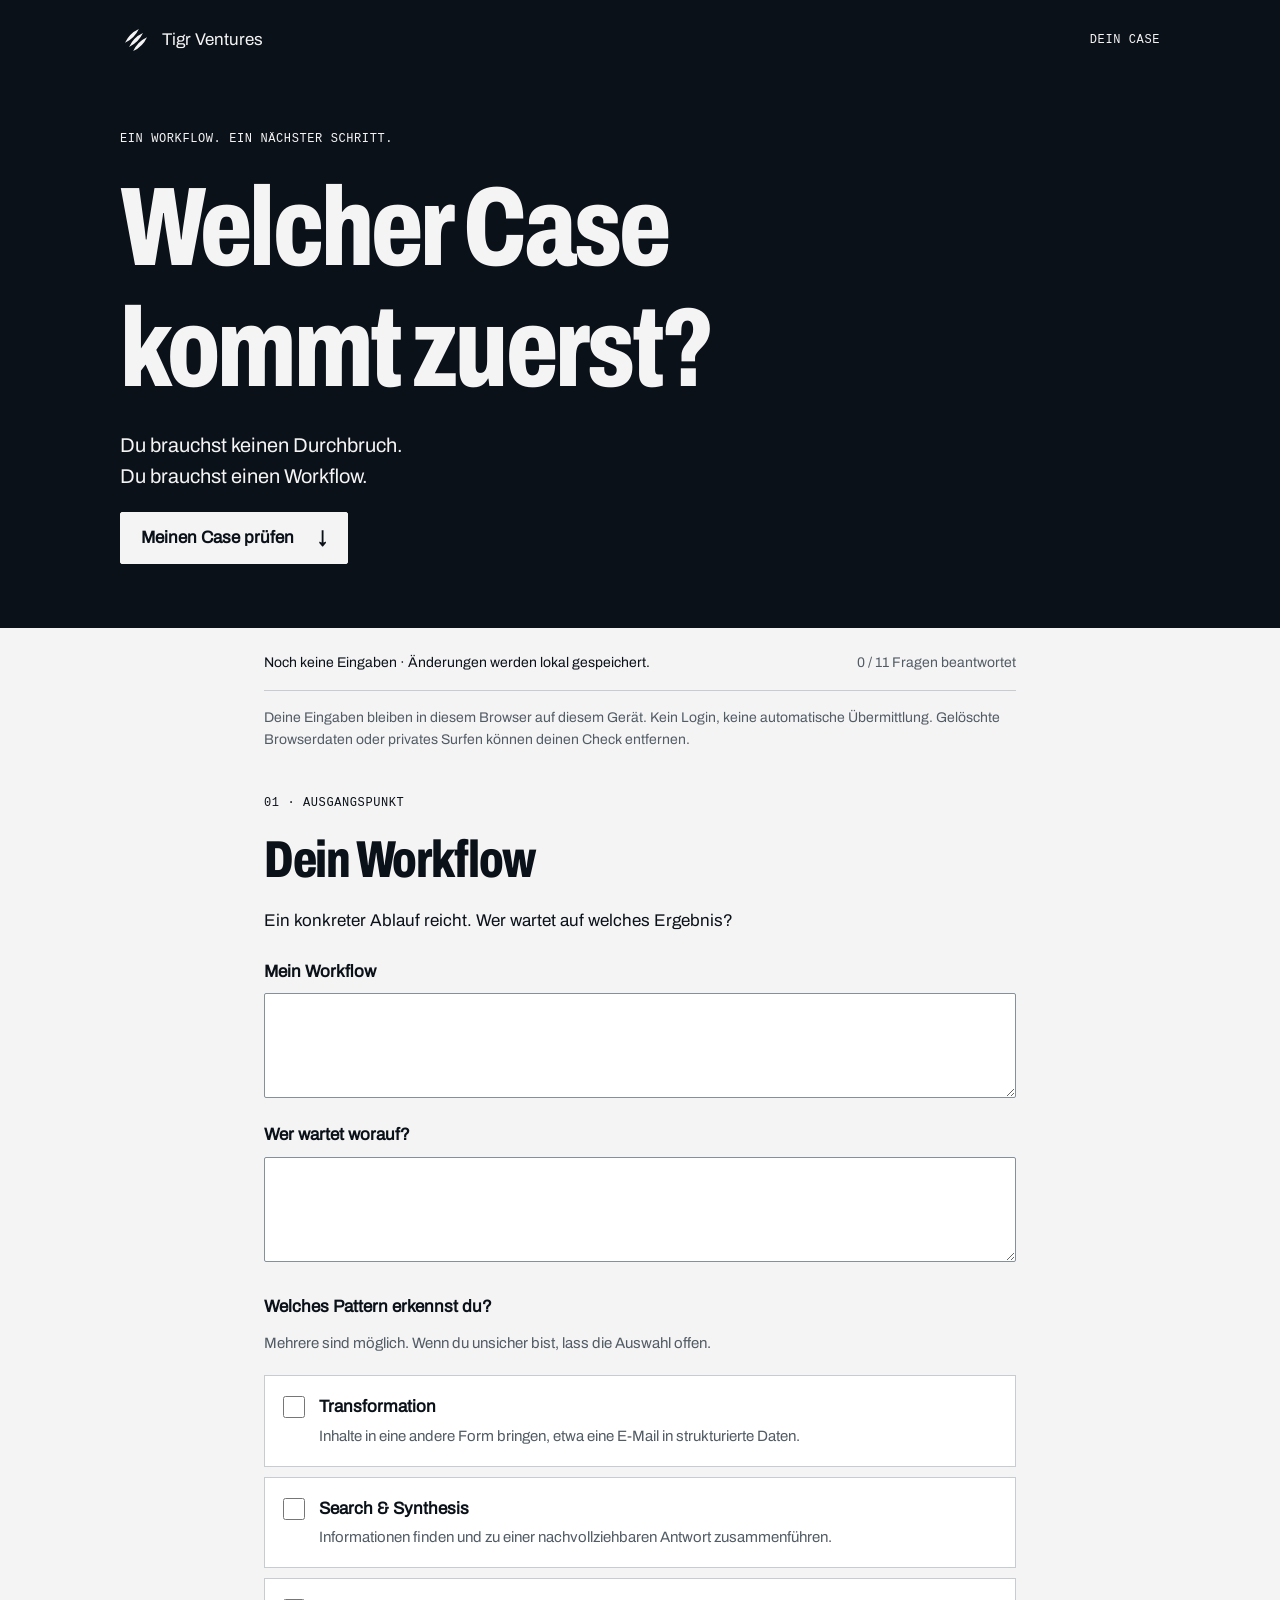
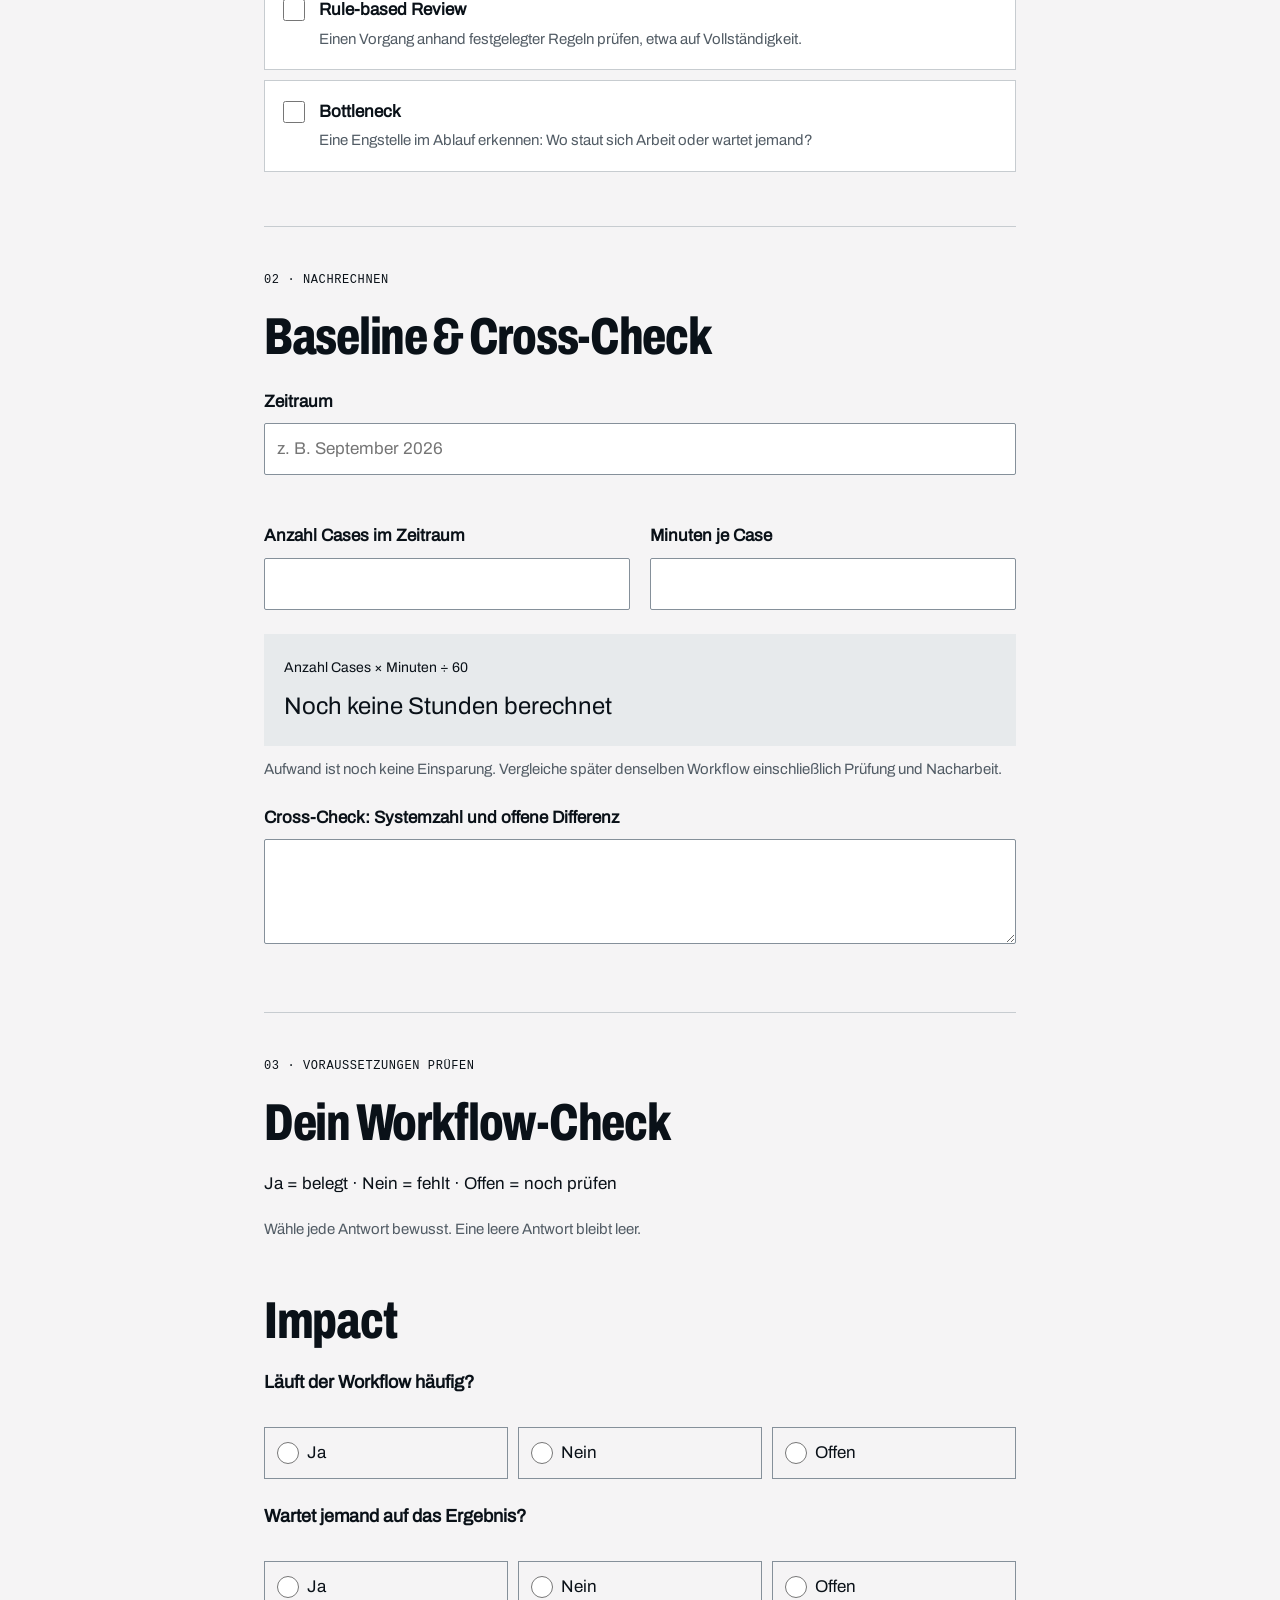
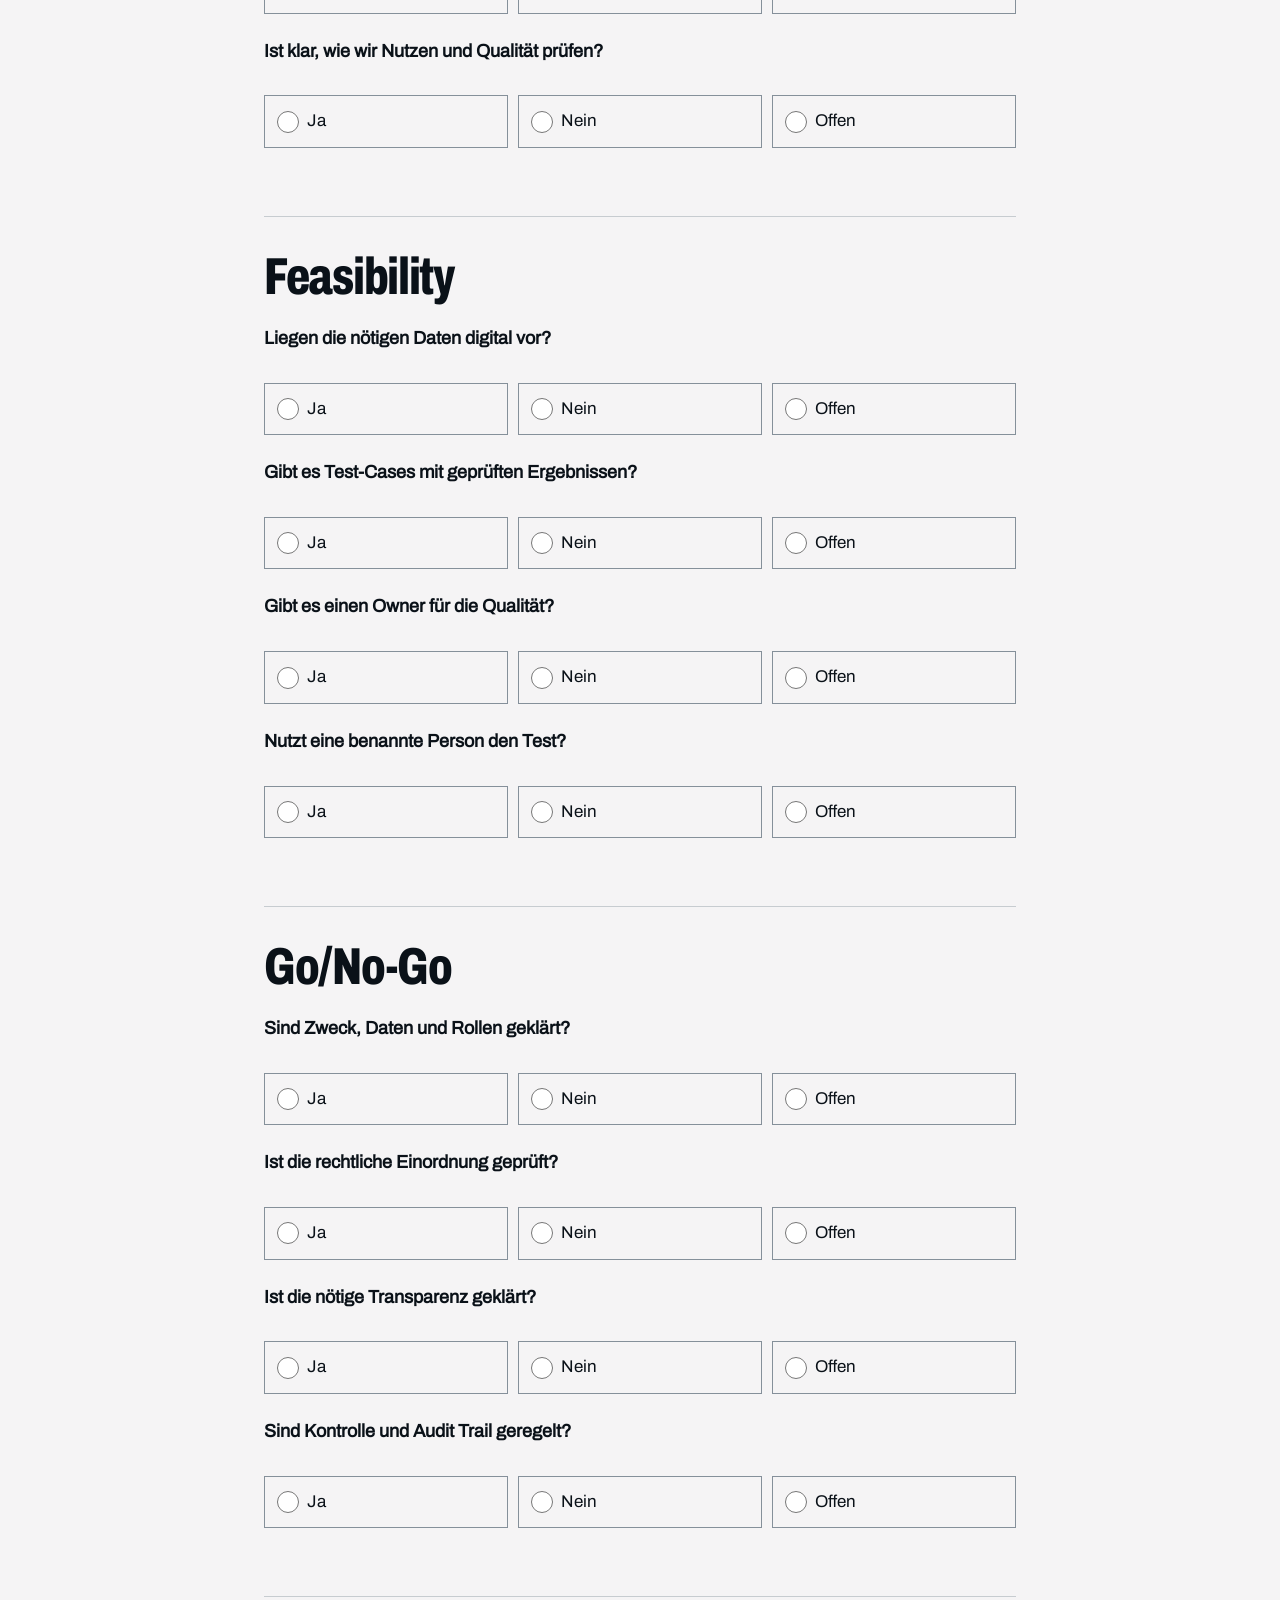
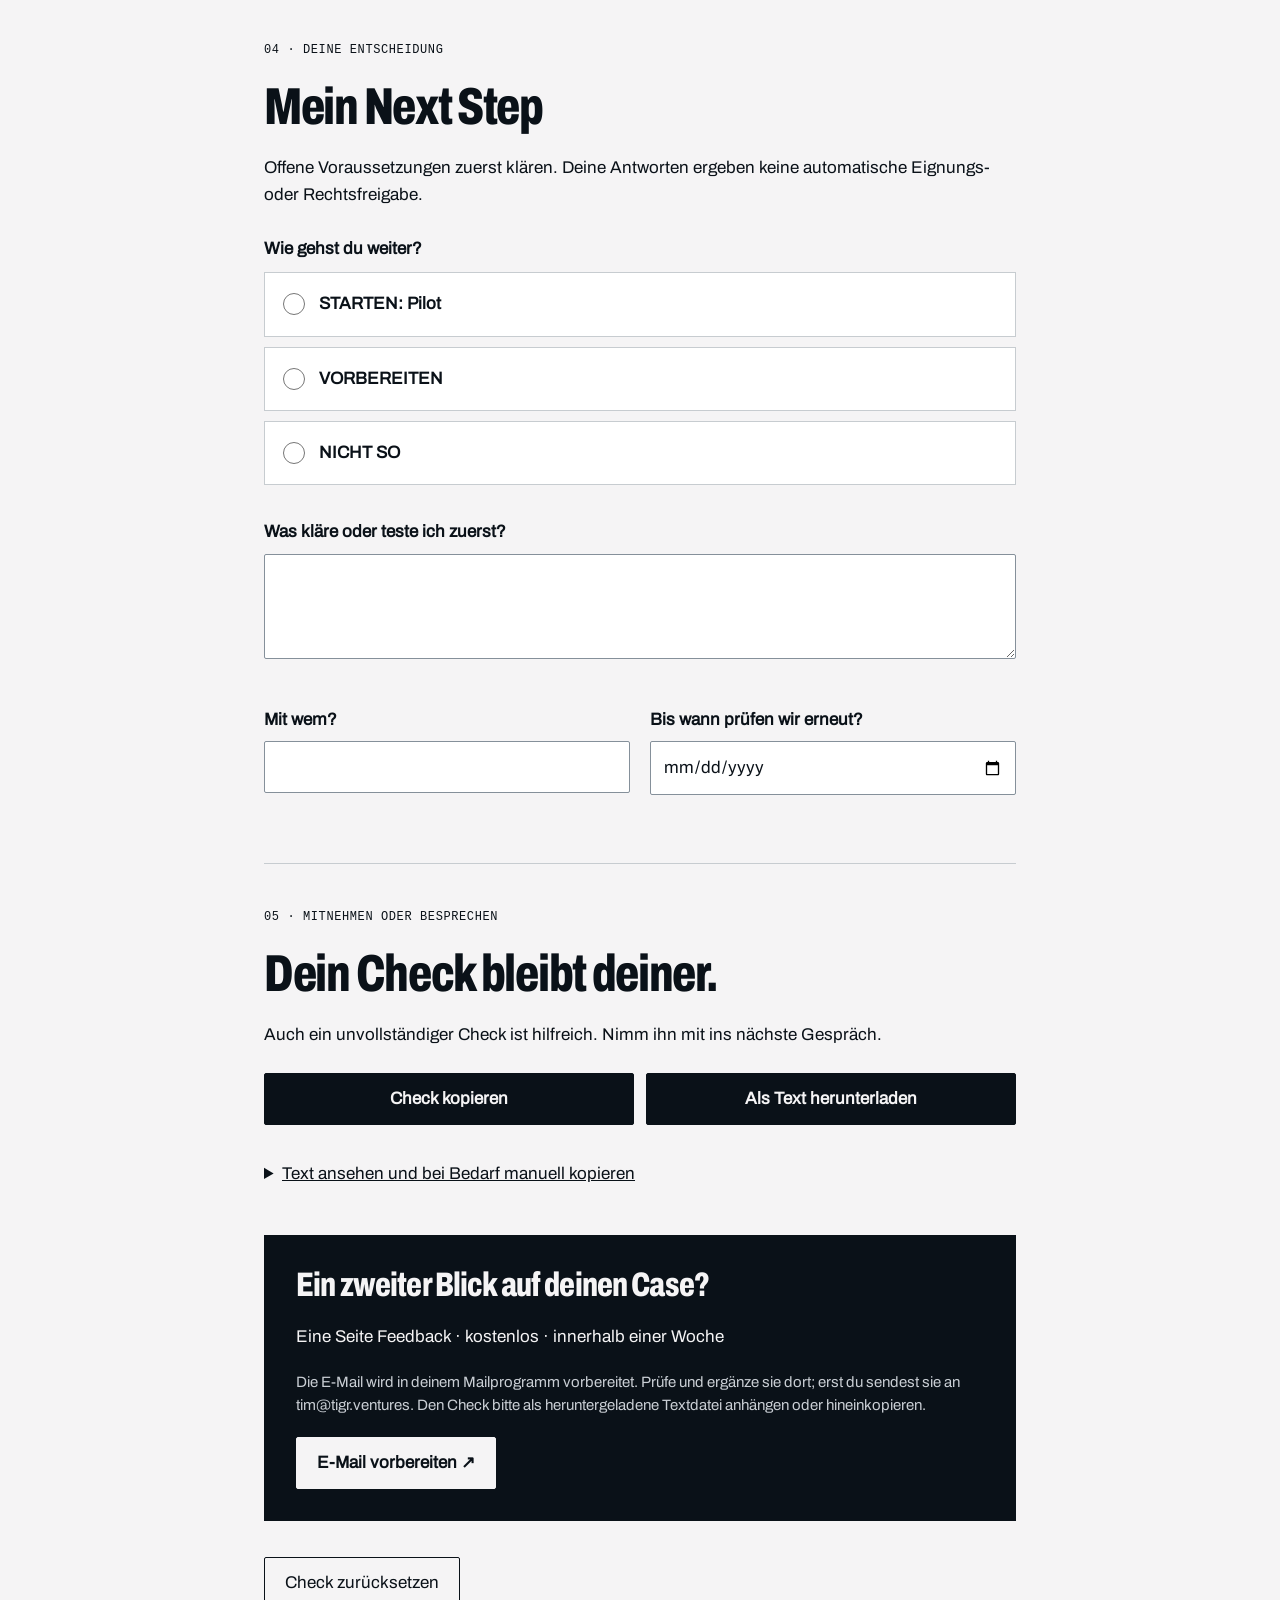
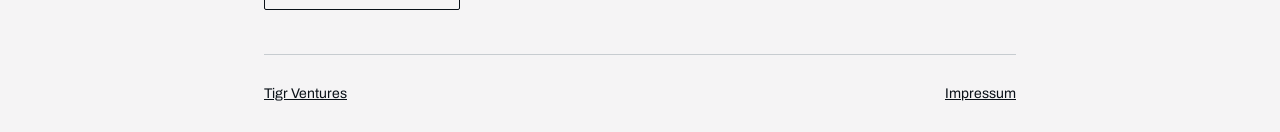
==== case-check/index.html @ 15d5072d "Add mobile conference workflow check with local autosave" ====
<!doctype html>
<html lang="de">
<head>
<meta charset="utf-8">
<meta name="viewport" content="width=device-width, initial-scale=1">
<meta name="theme-color" content="#0a1118">
<meta name="description" content="Dein Workflow-Check: Impact, Feasibility und Go/No-Go. Lokal speichern, offenen Fragen nachgehen und den nächsten Schritt festlegen.">
<title>Dein Workflow-Check · TIGR Ventures</title>
<link rel="icon" href="/assets/favicon.svg">
<link rel="stylesheet" href="./style.css">
<script src="./check.js" defer>
</script>
</head>
<body>
<a class="skip" href="#check">Zum Check</a>
<header class="mast">
<a class="brand" href="/">
<svg width="32" height="32" viewBox="0 0 32 32" fill="currentColor" aria-hidden="true">
<path d="M4.97 18.83 Q14.44 14.44 18.83 4.97 Q9.35 9.35 4.97 18.83 Z M9.07 22.93 Q18.55 18.55 22.93 9.07 Q13.45 13.45 9.07 22.93 Z M13.17 27.03 Q22.65 22.65 27.03 13.17 Q17.56 17.56 13.17 27.03 Z"/>
</svg>Tigr Ventures</a>
<span class="eyebrow">Dein Case</span>
</header>
<main>
<div class="intro">
<p class="eyebrow">Ein Workflow. Ein nächster Schritt.</p>
<h1>Welcher Case<br>kommt zuerst?</h1>
<p>Du brauchst keinen Durchbruch.<br>Du brauchst einen Workflow.</p>
<a class="button light" href="#check">Meinen Case prüfen <span aria-hidden="true">↓</span>
</a>
</div>
<div class="workspace">
<div class="savebar">
<p id="save-status" role="status" aria-live="polite">Speicher wird geprüft …</p>
<span id="progress">0 / 11 Fragen beantwortet</span>
</div>
<p class="privacy">Deine Eingaben bleiben in diesem Browser auf diesem Gerät. Kein Login, keine automatische Übermittlung. Gelöschte Browserdaten oder privates Surfen können deinen Check entfernen.</p>
<noscript>
<p>Bitte aktiviere JavaScript, um automatisch zu speichern, den Aufwand zu berechnen und deinen Check zu exportieren. Ohne JavaScript werden Eingaben nicht gespeichert.</p>
</noscript>
<form id="check" autocomplete="off">
<section class="section" aria-labelledby="workflow-heading">
<p class="eyebrow">01 · Ausgangspunkt</p>
<h2 id="workflow-heading">Dein Workflow</h2>
<p>Ein konkreter Ablauf reicht. Wer wartet auf welches Ergebnis?</p>
<label class="field" for="workflow">Mein Workflow<textarea id="workflow" name="workflow" rows="3" maxlength="5000">
</textarea>
</label>
<label class="field" for="waiting">Wer wartet worauf?<textarea id="waiting" name="waiting" rows="3" maxlength="5000">
</textarea>
</label>
<fieldset class="patterns">
<legend>Welches Pattern erkennst du?</legend>
<p class="hint">Mehrere sind möglich. Wenn du unsicher bist, lass die Auswahl offen.</p>
<label class="pattern">
<input type="checkbox" name="pattern0" value="Transformation">
<span>
<strong>Transformation</strong>
<small>Inhalte in eine andere Form bringen, etwa eine E-Mail in strukturierte Daten.</small>
</span>
</label>
<label class="pattern">
<input type="checkbox" name="pattern1" value="Search &amp; Synthesis">
<span>
<strong>Search &amp; Synthesis</strong>
<small>Informationen finden und zu einer nachvollziehbaren Antwort zusammenführen.</small>
</span>
</label>
<label class="pattern">
<input type="checkbox" name="pattern2" value="Rule-based Review">
<span>
<strong>Rule-based Review</strong>
<small>Einen Vorgang anhand festgelegter Regeln prüfen, etwa auf Vollständigkeit.</small>
</span>
</label>
<label class="pattern">
<input type="checkbox" name="pattern3" value="Bottleneck">
<span>
<strong>Bottleneck</strong>
<small>Eine Engstelle im Ablauf erkennen: Wo staut sich Arbeit oder wartet jemand?</small>
</span>
</label>
</fieldset>
</section>
<section class="section" aria-labelledby="baseline-heading">
<p class="eyebrow">02 · Nachrechnen</p>
<h2 id="baseline-heading">Baseline &amp; Cross-Check</h2>
<label class="field" for="period">Zeitraum<input id="period" name="period" maxlength="500" placeholder="z. B. September 2026">
</label>
<div class="pair">
<label class="field" for="cases">Anzahl Cases im Zeitraum<input id="cases" name="cases" maxlength="500" inputmode="numeric" aria-describedby="calculation">
</label>
<label class="field" for="minutes">Minuten je Case<input id="minutes" name="minutes" maxlength="500" inputmode="decimal" aria-describedby="calculation">
</label>
</div>
<div class="calculation" id="calculation">
<span>Anzahl Cases × Minuten ÷ 60</span>
<output id="hours" for="cases minutes">Noch keine Stunden berechnet</output>
</div>
<p class="hint">Aufwand ist noch keine Einsparung. Vergleiche später denselben Workflow einschließlich Prüfung und Nacharbeit.</p>
<label class="field" for="crosscheck">Cross-Check: Systemzahl und offene Differenz<textarea id="crosscheck" name="crosscheck" rows="3" maxlength="5000">
</textarea>
</label>
</section>
<div class="check-intro">
<p class="eyebrow">03 · Voraussetzungen prüfen</p>
<h2>Dein Workflow-Check</h2>
<p>Ja = belegt · Nein = fehlt · Offen = noch prüfen</p>
<p class="hint">Wähle jede Antwort bewusst. Eine leere Antwort bleibt leer.</p>
</div>
<section class="section questions" aria-labelledby="group-0">
<h2 id="group-0">Impact</h2>
<fieldset class="question">
<legend>Läuft der Workflow häufig?</legend>
<div class="answers">
<label>
<input type="radio" name="q0" value="Ja">
<span>Ja</span>
</label>
<label>
<input type="radio" name="q0" value="Nein">
<span>Nein</span>
</label>
<label>
<input type="radio" name="q0" value="Offen">
<span>Offen</span>
</label>
</div>
</fieldset>
<fieldset class="question">
<legend>Wartet jemand auf das Ergebnis?</legend>
<div class="answers">
<label>
<input type="radio" name="q1" value="Ja">
<span>Ja</span>
</label>
<label>
<input type="radio" name="q1" value="Nein">
<span>Nein</span>
</label>
<label>
<input type="radio" name="q1" value="Offen">
<span>Offen</span>
</label>
</div>
</fieldset>
<fieldset class="question">
<legend>Ist klar, wie wir Nutzen und Qualität prüfen?</legend>
<div class="answers">
<label>
<input type="radio" name="q2" value="Ja">
<span>Ja</span>
</label>
<label>
<input type="radio" name="q2" value="Nein">
<span>Nein</span>
</label>
<label>
<input type="radio" name="q2" value="Offen">
<span>Offen</span>
</label>
</div>
</fieldset>
</section>
<section class="section questions" aria-labelledby="group-3">
<h2 id="group-3">Feasibility</h2>
<fieldset class="question">
<legend>Liegen die nötigen Daten digital vor?</legend>
<div class="answers">
<label>
<input type="radio" name="q3" value="Ja">
<span>Ja</span>
</label>
<label>
<input type="radio" name="q3" value="Nein">
<span>Nein</span>
</label>
<label>
<input type="radio" name="q3" value="Offen">
<span>Offen</span>
</label>
</div>
</fieldset>
<fieldset class="question">
<legend>Gibt es Test-Cases mit geprüften Ergebnissen?</legend>
<div class="answers">
<label>
<input type="radio" name="q4" value="Ja">
<span>Ja</span>
</label>
<label>
<input type="radio" name="q4" value="Nein">
<span>Nein</span>
</label>
<label>
<input type="radio" name="q4" value="Offen">
<span>Offen</span>
</label>
</div>
</fieldset>
<fieldset class="question">
<legend>Gibt es einen Owner für die Qualität?</legend>
<div class="answers">
<label>
<input type="radio" name="q5" value="Ja">
<span>Ja</span>
</label>
<label>
<input type="radio" name="q5" value="Nein">
<span>Nein</span>
</label>
<label>
<input type="radio" name="q5" value="Offen">
<span>Offen</span>
</label>
</div>
</fieldset>
<fieldset class="question">
<legend>Nutzt eine benannte Person den Test?</legend>
<div class="answers">
<label>
<input type="radio" name="q6" value="Ja">
<span>Ja</span>
</label>
<label>
<input type="radio" name="q6" value="Nein">
<span>Nein</span>
</label>
<label>
<input type="radio" name="q6" value="Offen">
<span>Offen</span>
</label>
</div>
</fieldset>
</section>
<section class="section questions" aria-labelledby="group-7">
<h2 id="group-7">Go/No-Go</h2>
<fieldset class="question">
<legend>Sind Zweck, Daten und Rollen geklärt?</legend>
<div class="answers">
<label>
<input type="radio" name="q7" value="Ja">
<span>Ja</span>
</label>
<label>
<input type="radio" name="q7" value="Nein">
<span>Nein</span>
</label>
<label>
<input type="radio" name="q7" value="Offen">
<span>Offen</span>
</label>
</div>
</fieldset>
<fieldset class="question">
<legend>Ist die rechtliche Einordnung geprüft?</legend>
<div class="answers">
<label>
<input type="radio" name="q8" value="Ja">
<span>Ja</span>
</label>
<label>
<input type="radio" name="q8" value="Nein">
<span>Nein</span>
</label>
<label>
<input type="radio" name="q8" value="Offen">
<span>Offen</span>
</label>
</div>
</fieldset>
<fieldset class="question">
<legend>Ist die nötige Transparenz geklärt?</legend>
<div class="answers">
<label>
<input type="radio" name="q9" value="Ja">
<span>Ja</span>
</label>
<label>
<input type="radio" name="q9" value="Nein">
<span>Nein</span>
</label>
<label>
<input type="radio" name="q9" value="Offen">
<span>Offen</span>
</label>
</div>
</fieldset>
<fieldset class="question">
<legend>Sind Kontrolle und Audit Trail geregelt?</legend>
<div class="answers">
<label>
<input type="radio" name="q10" value="Ja">
<span>Ja</span>
</label>
<label>
<input type="radio" name="q10" value="Nein">
<span>Nein</span>
</label>
<label>
<input type="radio" name="q10" value="Offen">
<span>Offen</span>
</label>
</div>
</fieldset>
</section>
<section class="section" aria-labelledby="next-heading">
<p class="eyebrow">04 · Deine Entscheidung</p>
<h2 id="next-heading">Mein Next Step</h2>
<p>Offene Voraussetzungen zuerst klären. Deine Antworten ergeben keine automatische Eignungs- oder Rechtsfreigabe.</p>
<fieldset class="decision">
<legend>Wie gehst du weiter?</legend>
<label class="pattern">
<input type="radio" name="decision" value="STARTEN: Pilot">
<strong>STARTEN: Pilot</strong>
</label>
<label class="pattern">
<input type="radio" name="decision" value="VORBEREITEN">
<strong>VORBEREITEN</strong>
</label>
<label class="pattern">
<input type="radio" name="decision" value="NICHT SO">
<strong>NICHT SO</strong>
</label>
</fieldset>
<label class="field" for="first">Was kläre oder teste ich zuerst?<textarea id="first" name="first" rows="3" maxlength="5000">
</textarea>
</label>
<div class="pair">
<label class="field" for="who">Mit wem?<input id="who" name="who" maxlength="500" >
</label>
<label class="field" for="when">Bis wann prüfen wir erneut?<input id="when" name="when" maxlength="500" type="date">
</label>
</div>
</section>
</form>
<section class="section export" aria-labelledby="export-heading">
<p class="eyebrow">05 · Mitnehmen oder besprechen</p>
<h2 id="export-heading">Dein Check bleibt deiner.</h2>
<p>Auch ein unvollständiger Check ist hilfreich. Nimm ihn mit ins nächste Gespräch.</p>
<div class="actions">
<button type="button" id="copy">Check kopieren</button>
<button type="button" id="download">Als Text herunterladen</button>
</div>
<p id="export-status" role="status">
</p>
<details id="preview">
<summary>Text ansehen und bei Bedarf manuell kopieren</summary>
<label class="field" for="export-text">Dein Check als Text<textarea id="export-text" rows="12" readonly>
</textarea>
</label>
</details>
<div class="contact">
<h3>Ein zweiter Blick auf deinen Case?</h3>
<p>Eine Seite Feedback · kostenlos · innerhalb einer Woche</p>
<p class="hint">Die E-Mail wird in deinem Mailprogramm vorbereitet. Prüfe und ergänze sie dort; erst du sendest sie an tim@tigr.ventures. Den Check bitte als heruntergeladene Textdatei anhängen oder hineinkopieren.</p>
<a class="button light" id="email" href="mailto:tim@tigr.ventures?subject=Mein%20Workflow-Check&amp;body=Hallo%20Tim%2C%0A%0Aich%20m%C3%B6chte%20deinen%20Blick%20auf%20meinen%20Workflow-Check.%20Meinen%20Check%20f%C3%BCge%20ich%20vor%20dem%20Senden%20hinzu.%0A">E-Mail vorbereiten ↗</a>
</div>
<button class="reset" id="reset" type="button">Check zurücksetzen</button>
</section>
</div>
</main>
<footer>
<a href="/">Tigr Ventures</a>
<a href="/#imprint">Impressum</a>
</footer>
<dialog id="reset-dialog" aria-labelledby="reset-title">
<h2 id="reset-title">Check wirklich löschen?</h2>
<p>Alle Eingaben dieses Checks werden aus diesem Browser entfernt. Lade vorher eine Kopie herunter, wenn du sie behalten möchtest.</p>
<div class="actions">
<button id="cancel-reset" type="button" autofocus>Behalten</button>
<button id="confirm-reset" type="button">Ja, Check löschen</button>
</div>
</dialog>
</body>
</html>
---- case-check/style.css ----
@font-face{font-family:ArchivoDisplay;src:url('./display.ttf') format('truetype');font-display:swap}@font-face{font-family:Archivo;src:url('./text.ttf') format('truetype');font-display:swap}
:root{--ink:#0a1118;--navy:#0f1f34;--paper:#f5f4f5;--muted:#525c65;--line:#c7ccd0}*{box-sizing:border-box}html{scroll-behavior:smooth;scroll-padding-top:24px}body{margin:0;background:var(--paper);color:var(--ink);font:17px/1.55 Archivo,Arial,sans-serif}a{color:inherit}button,input,textarea{font:inherit}button,a,input,textarea,summary{-webkit-tap-highlight-color:transparent}button,.button,summary{cursor:pointer}button,.button{min-height:48px;padding:12px 20px;border:1px solid var(--ink);border-radius:2px;background:var(--ink);color:var(--paper);font-weight:600;text-decoration:none;display:inline-flex;justify-content:center;align-items:center;gap:24px}button:hover,.button:hover{background:var(--navy)}:focus-visible{outline:3px solid #466a8c;outline-offset:4px}p{margin:0 0 20px}h1,h2,h3{font-family:ArchivoDisplay,Archivo,Arial,sans-serif;font-weight:400;line-height:1.08;letter-spacing:-.025em;margin:0 0 20px}h1{font-size:clamp(64px,10vw,112px)}h2{font-size:clamp(36px,6vw,52px)}h3{font-size:34px}.eyebrow{font:12px/1.5 ui-monospace,monospace;letter-spacing:.05em;text-transform:uppercase}.mast{background:var(--ink);color:var(--paper);display:flex;align-items:center;justify-content:space-between;padding:24px max(24px,calc((100vw - 1040px)/2));gap:20px}.brand{display:flex;gap:10px;align-items:center;text-decoration:none}.intro{background:var(--ink);color:var(--paper);padding:50px max(24px,calc((100vw - 1040px)/2)) 64px}.intro>p:not(.eyebrow){font-size:20px}.light{background:var(--paper);color:var(--ink);border-color:var(--paper)}.light:hover{background:white}.workspace{max-width:800px;margin:auto;padding:0 24px}.savebar{display:flex;justify-content:space-between;gap:12px;flex-wrap:wrap;border-bottom:1px solid var(--line);padding:24px 0 16px;font-size:14px}.savebar p{margin:0}.savebar span,.privacy,.hint{color:var(--muted)}.privacy{font-size:14px;margin:16px 0 0}.section{padding:44px 0;border-bottom:1px solid var(--line)}.field{display:block;font-weight:600;margin:24px 0}.field input,.field textarea{display:block;width:100%;min-width:0;min-height:52px;margin-top:8px;padding:12px;border:1px solid #85909a;border-radius:2px;color:var(--ink);background:#fff;font-weight:400}.field textarea{resize:vertical}.pair{display:grid;grid-template-columns:1fr 1fr;gap:20px}.pair>*{min-width:0}fieldset{min-width:0;margin:0;padding:0;border:0}legend{font-weight:600;padding:0;max-width:100%}.patterns{margin-top:32px}.hint{font-size:15px;margin-top:12px}.pattern{display:flex;gap:14px;align-items:start;padding:18px;border:1px solid var(--line);margin:10px 0;cursor:pointer;background:#fff}.pattern:has(input:checked){border-color:var(--ink);box-shadow:inset 3px 0 var(--ink)}input[type=checkbox],input[type=radio]{accent-color:var(--ink);width:22px;height:22px;flex-shrink:0;margin:2px 0}.pattern small{display:block;font-size:15px;color:var(--muted);margin-top:4px}.calculation{padding:20px;background:#e7eaec}.calculation span{font-size:14px}.calculation output{display:block;font-size:24px;margin-top:8px}.check-intro{padding-top:44px}.questions{padding-top:32px}.question{padding:18px 0 24px}.question legend{font-size:18px}.answers{display:grid;grid-template-columns:repeat(3,1fr);gap:10px;margin-top:12px}.answers label{position:relative;display:flex;align-items:center;gap:8px;cursor:pointer;padding:12px;border:1px solid #85909a;min-height:52px}.answers label:has(input:checked){background:var(--ink);color:var(--paper);border-color:var(--ink)}.answers input{accent-color:#697f91}.decision{margin-top:28px}.actions{display:flex;flex-wrap:wrap;gap:12px;margin:24px 0}.actions button{flex:1}details{margin:24px 0}summary{min-height:48px;padding:12px 0;text-decoration:underline}.contact{background:var(--ink);color:var(--paper);padding:32px;margin:36px 0}.contact .hint{color:#c9ced4}.reset{background:transparent;color:var(--ink);font-weight:400}.reset:hover{background:#e7eaec}footer{max-width:800px;margin:auto;padding:28px 24px;display:flex;justify-content:space-between;font-size:14px}dialog{max-width:540px;width:calc(100% - 32px);padding:28px;border:1px solid var(--line);background:var(--paper)}dialog::backdrop{background:#0a1118b3}.skip{position:absolute;top:-100px;left:16px;padding:12px;background:white;z-index:5}.skip:focus{top:12px}#export-status{font-size:15px}#save-status[data-error=true]{font-weight:700;color:#0f1f34}@media(max-width:520px){.mast{padding:20px}.intro{padding:32px 20px 44px}.workspace{padding:0 20px}.pair{grid-template-columns:1fr;gap:0}.pair .field{margin-bottom:0}.pair .field:last-child{margin-bottom:24px}.answers{gap:6px}.answers label{padding:12px 8px;font-size:16px;gap:6px}.contact{padding:24px}.contact .button{width:100%;gap:8px}.actions{flex-direction:column}.actions button{width:100%}.section{padding:36px 0}.savebar{font-size:13px}.mast>.eyebrow{font-size:10px}}@media(prefers-reduced-motion:reduce){html{scroll-behavior:auto}}@media print{.mast,.intro .button,.savebar,.privacy,.actions,.reset,.contact,footer,dialog{display:none}body{background:white}.intro{background:white;color:var(--ink);padding:20px}.workspace{max-width:none}.section{padding:18px 0}.question{break-inside:avoid}}
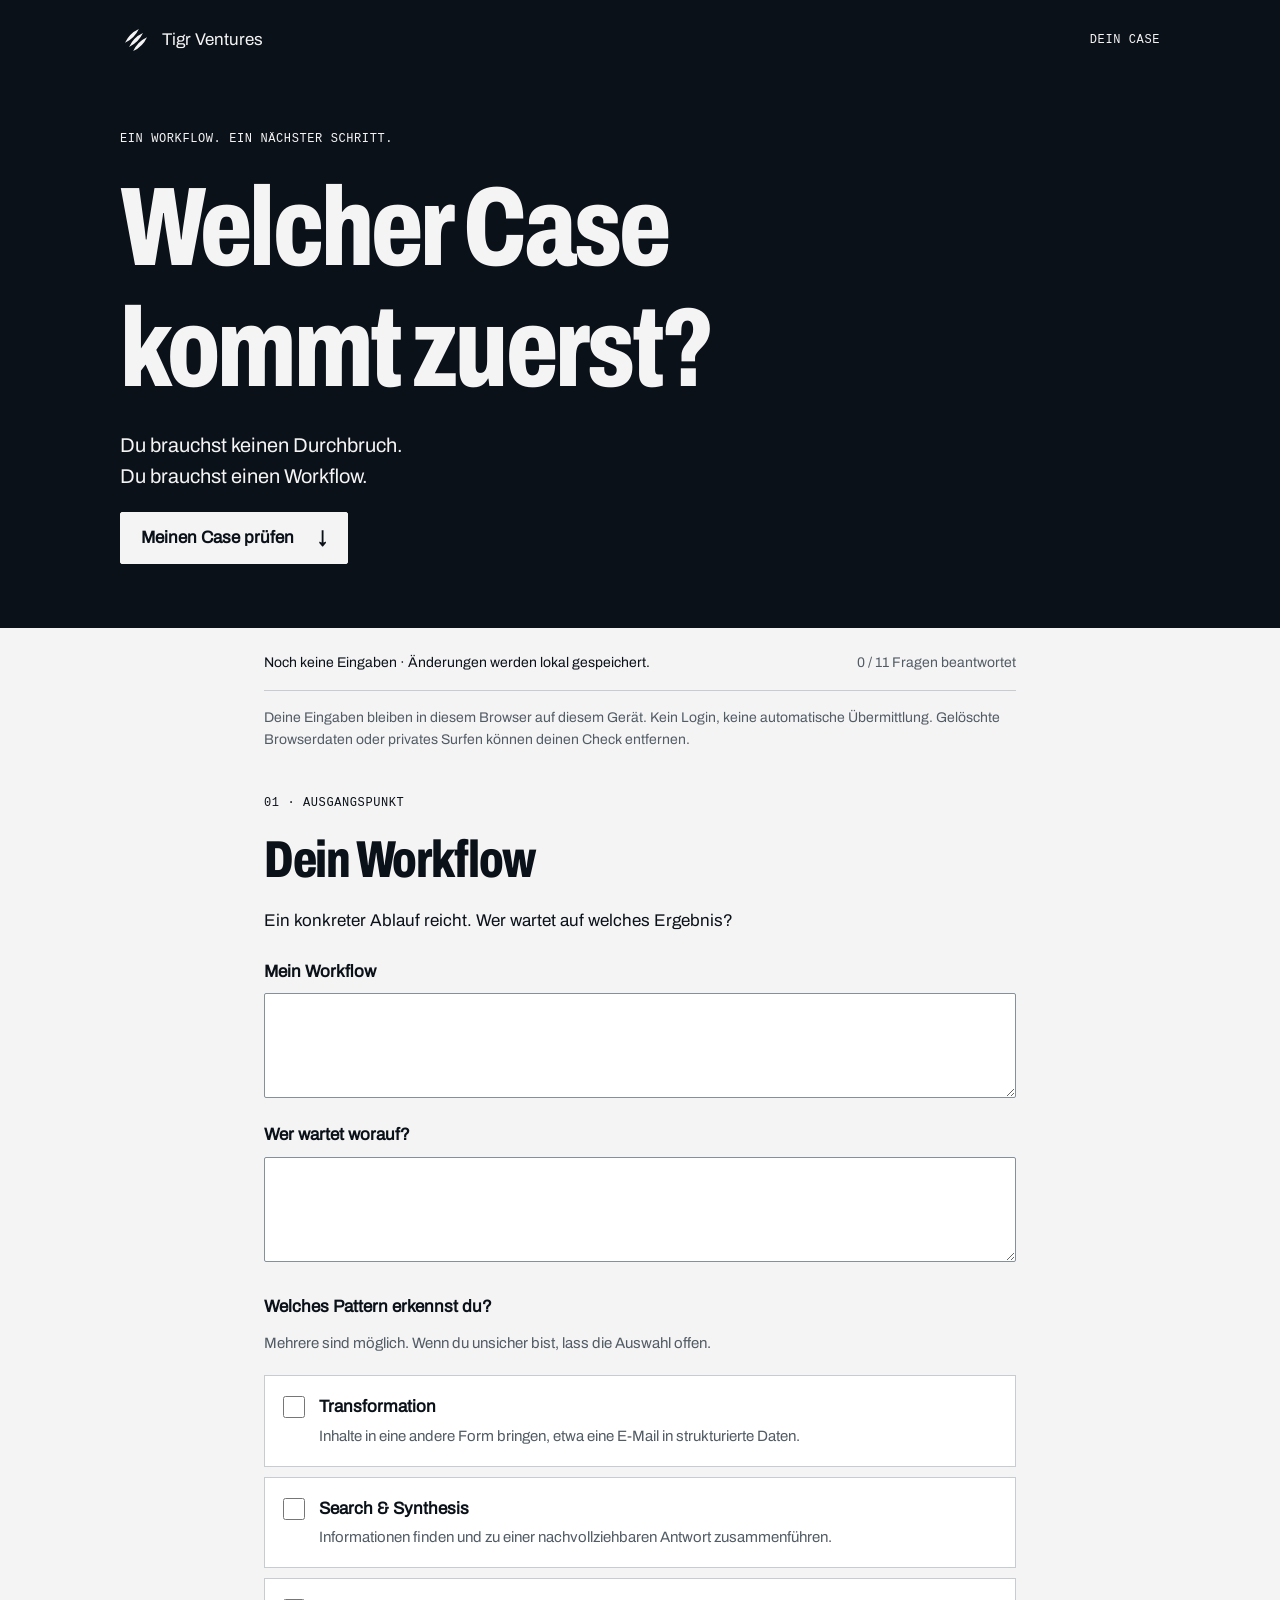
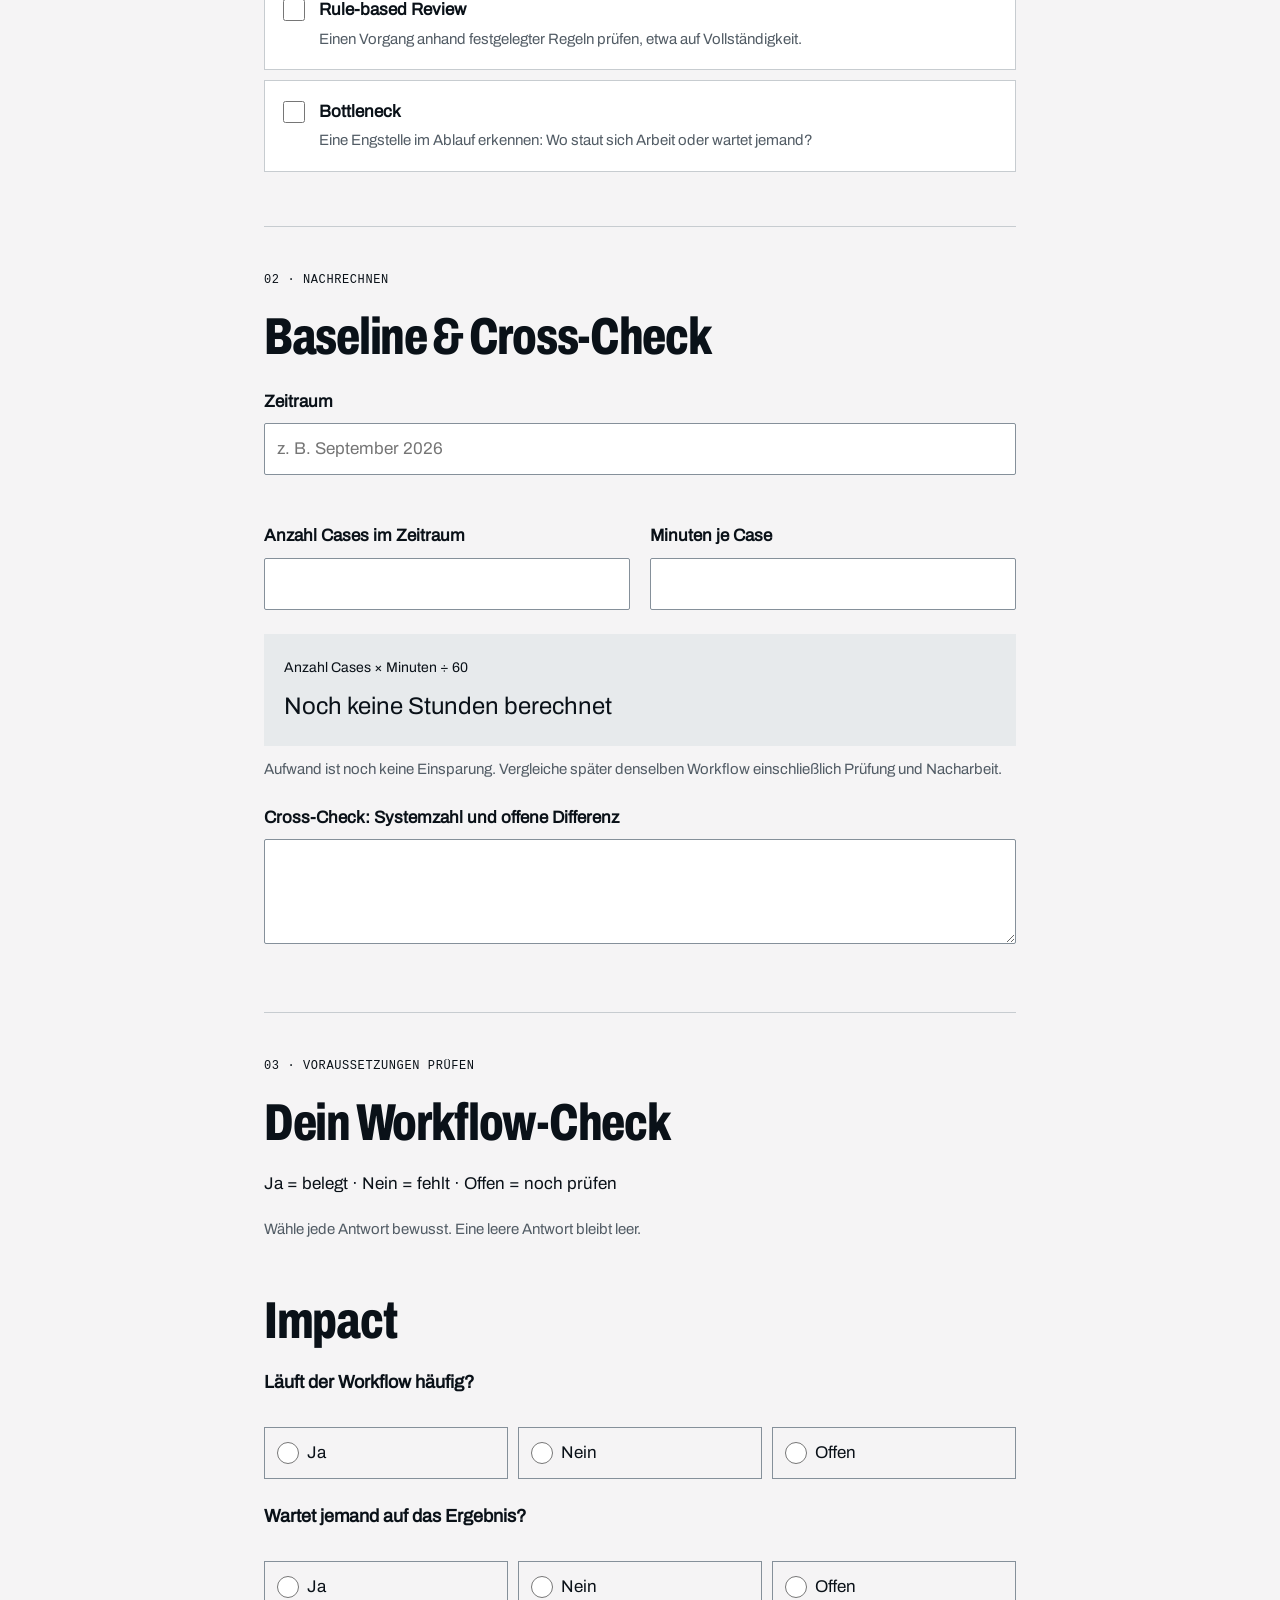
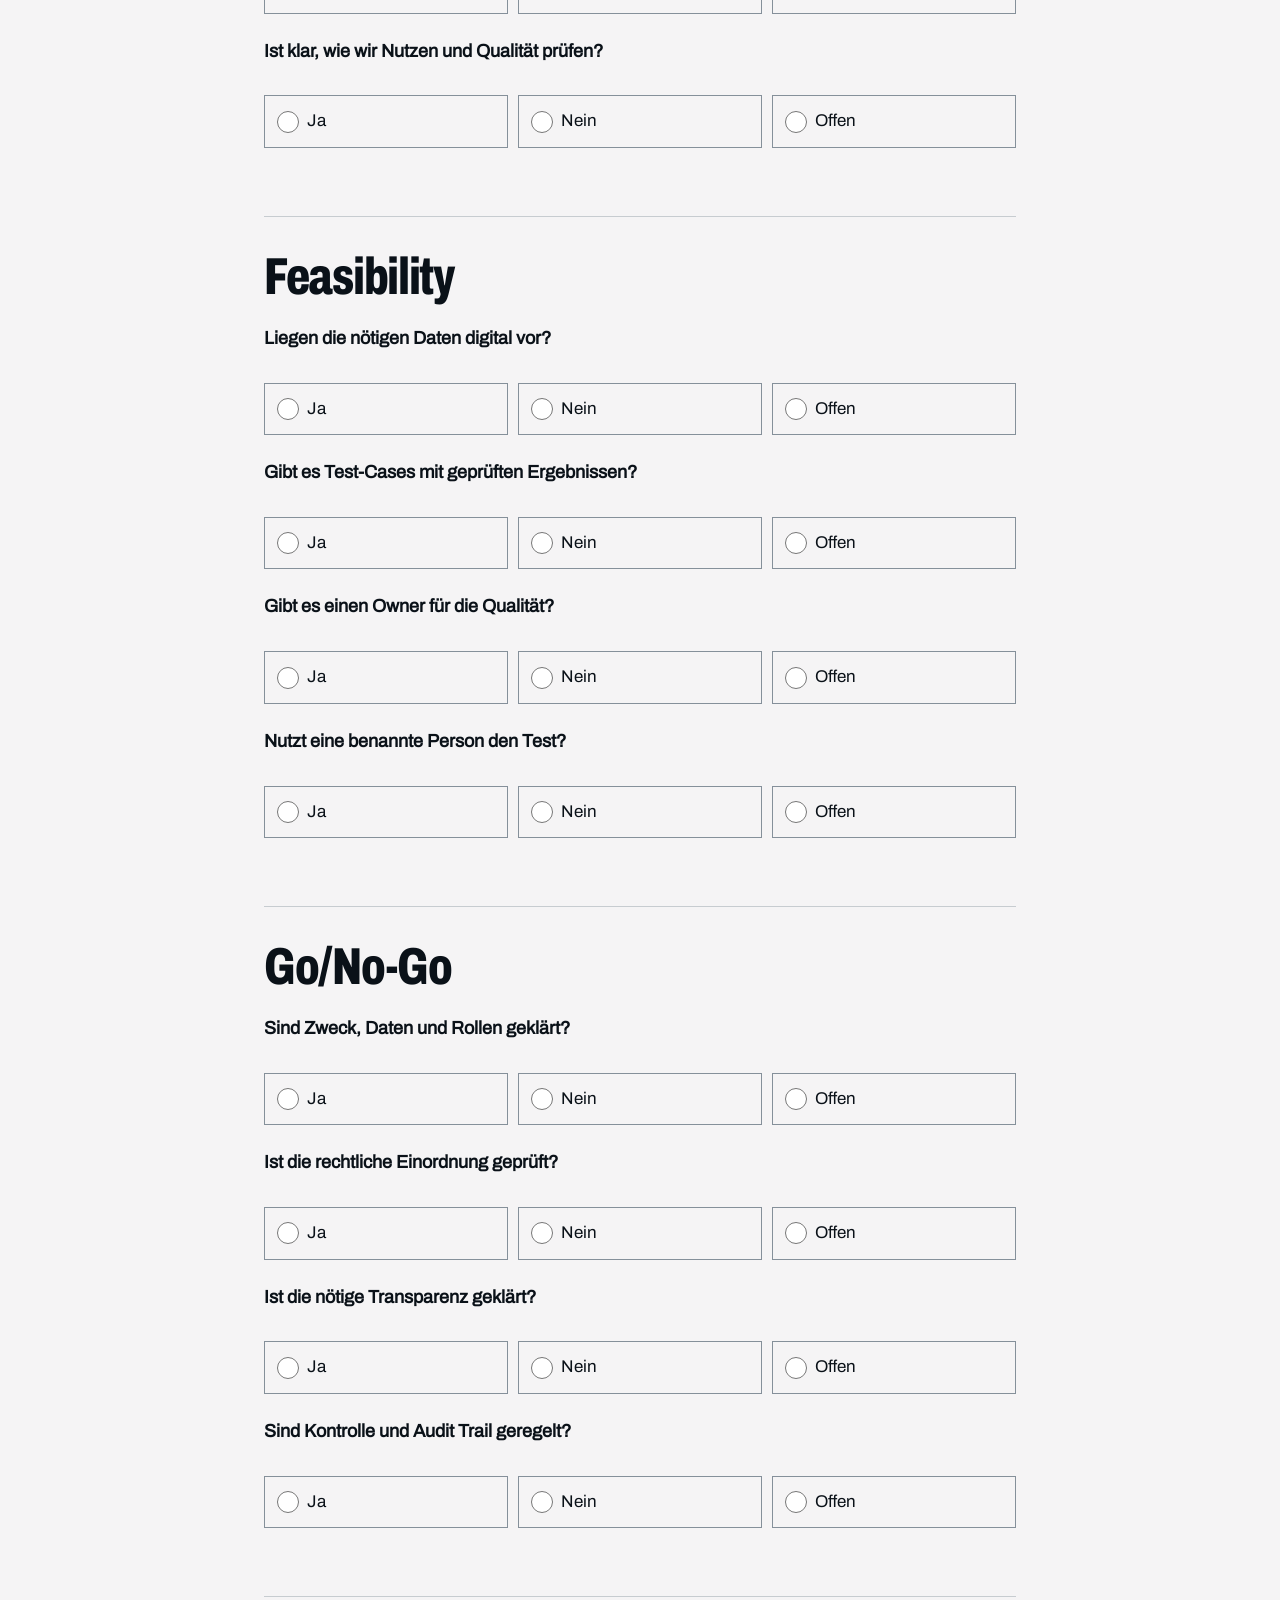
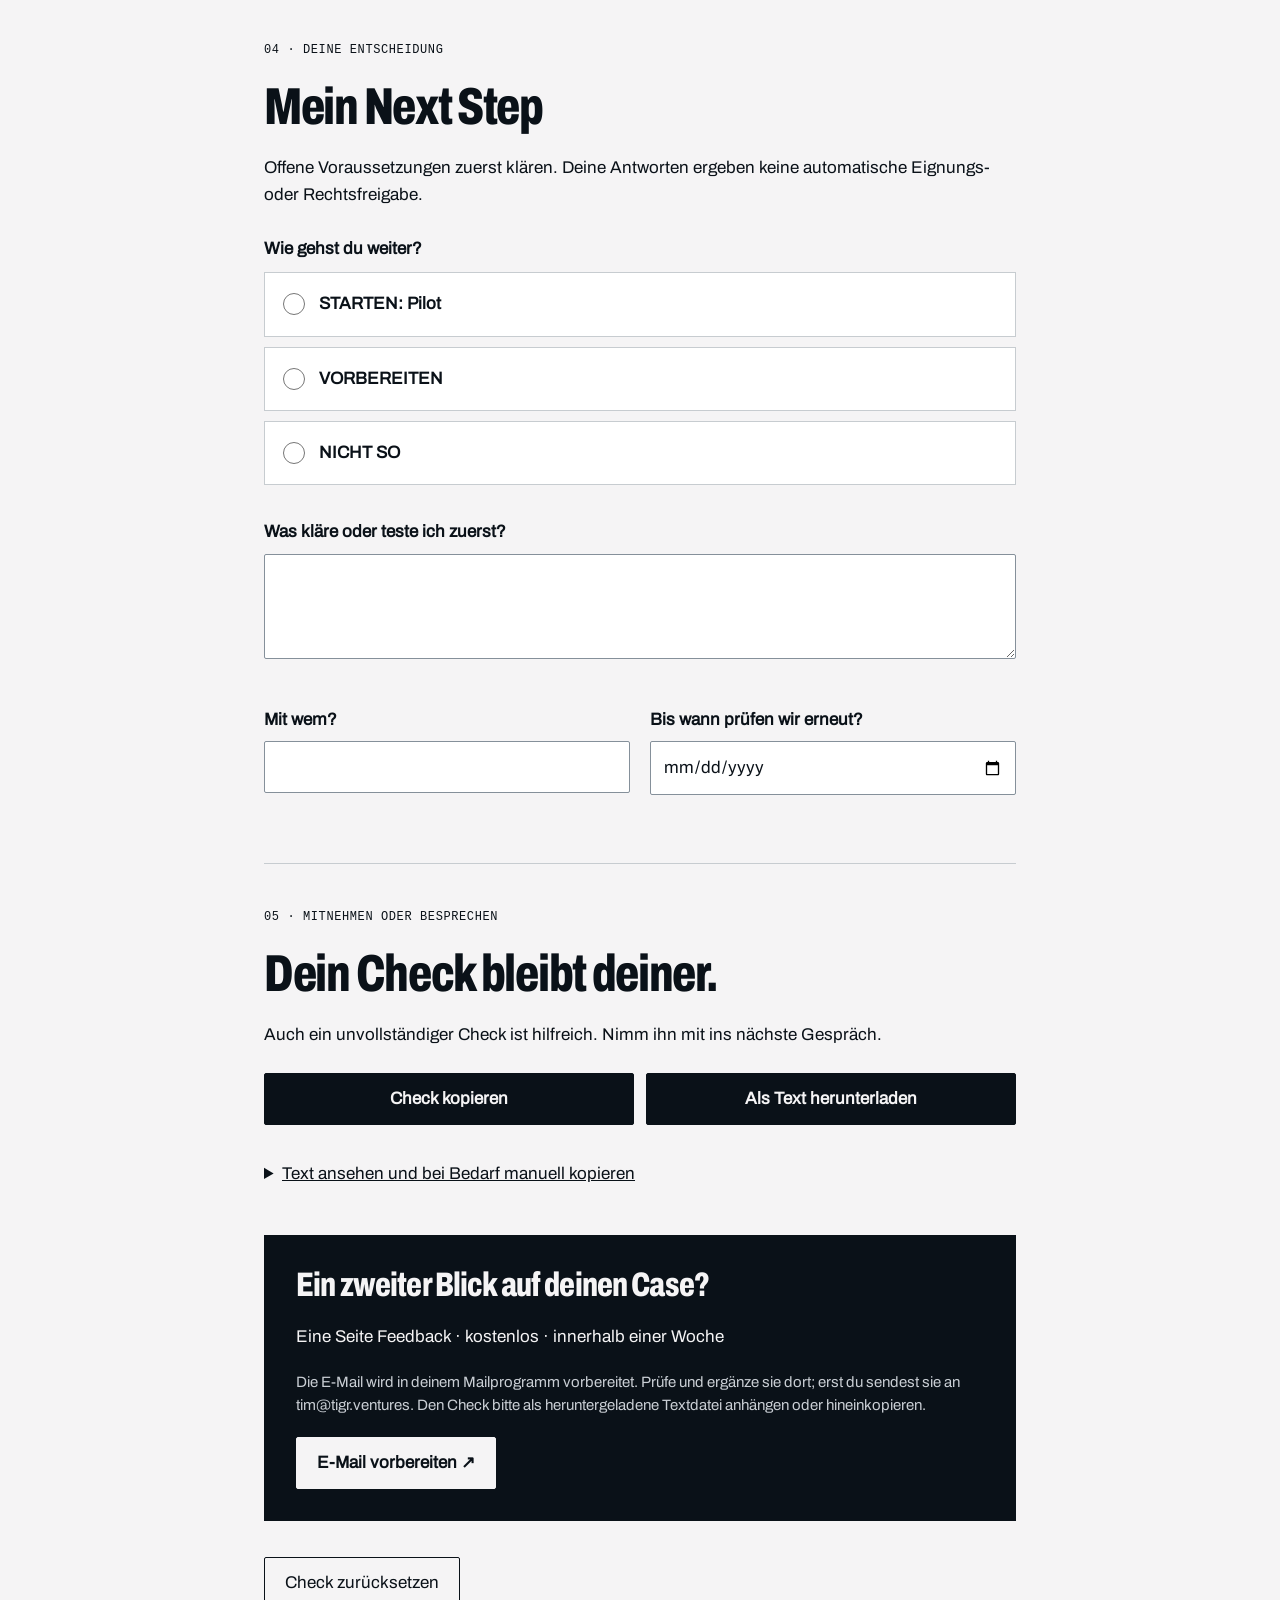
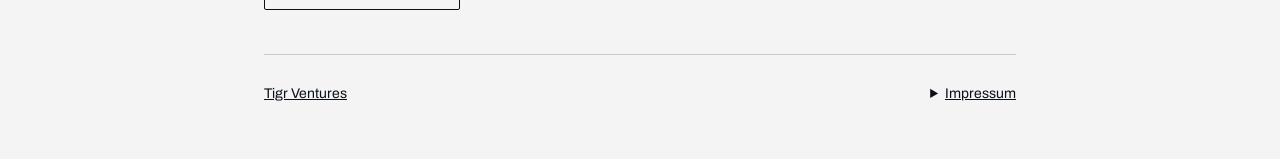
==== commit 8bb7646d: "Make existing imprint directly accessible on case check" ====
--- a/case-check/index.html
+++ b/case-check/index.html
@@ -361,7 +361,21 @@
 </main>
 <footer>
 <a href="/">Tigr Ventures</a>
-<a href="/#imprint">Impressum</a>
+<details class="legal"><summary>Impressum</summary>
+
+                    <h4>Angaben gemäß § 5 DDG</h4>
+                    <p>Tigr Ventures UG (haftungsbeschränkt)<br>Kuhnkestraße 6<br>24118 Kiel<br>Deutschland</p>
+                    <h4>Vertreten durch</h4>
+                    <p>Geschäftsführer: Tim Grossmann</p>
+                    <h4>Kontakt</h4>
+                    <p>E-Mail: <a href="mailto:tim@tigr.ventures">tim@tigr.ventures</a></p>
+                    <h4>Registereintrag</h4>
+                    <p>Eingetragen im Handelsregister<br>Registergericht: Amtsgericht Kiel<br>Registernummer: HRB 25140</p>
+                    <h4>Umsatzsteuer-ID</h4>
+                    <p>Umsatzsteuer-Identifikationsnummer gemäß § 27a UStG:<br>DE421916464</p>
+                    <h4>Verantwortlich für den Inhalt nach § 18 Abs. 2 MStV</h4>
+                    <p>Tim Grossmann (Anschrift wie oben)</p>
+                </details>
 </footer>
 <dialog id="reset-dialog" aria-labelledby="reset-title">
 <h2 id="reset-title">Check wirklich löschen?</h2>
@@ -372,4 +386,4 @@
 </div>
 </dialog>
 </body>
-</html>+</html>
--- a/case-check/style.css
+++ b/case-check/style.css
@@ -1,2 +1,4 @@
 @font-face{font-family:ArchivoDisplay;src:url('./display.ttf') format('truetype');font-display:swap}@font-face{font-family:Archivo;src:url('./text.ttf') format('truetype');font-display:swap}
 :root{--ink:#0a1118;--navy:#0f1f34;--paper:#f5f4f5;--muted:#525c65;--line:#c7ccd0}*{box-sizing:border-box}html{scroll-behavior:smooth;scroll-padding-top:24px}body{margin:0;background:var(--paper);color:var(--ink);font:17px/1.55 Archivo,Arial,sans-serif}a{color:inherit}button,input,textarea{font:inherit}button,a,input,textarea,summary{-webkit-tap-highlight-color:transparent}button,.button,summary{cursor:pointer}button,.button{min-height:48px;padding:12px 20px;border:1px solid var(--ink);border-radius:2px;background:var(--ink);color:var(--paper);font-weight:600;text-decoration:none;display:inline-flex;justify-content:center;align-items:center;gap:24px}button:hover,.button:hover{background:var(--navy)}:focus-visible{outline:3px solid #466a8c;outline-offset:4px}p{margin:0 0 20px}h1,h2,h3{font-family:ArchivoDisplay,Archivo,Arial,sans-serif;font-weight:400;line-height:1.08;letter-spacing:-.025em;margin:0 0 20px}h1{font-size:clamp(64px,10vw,112px)}h2{font-size:clamp(36px,6vw,52px)}h3{font-size:34px}.eyebrow{font:12px/1.5 ui-monospace,monospace;letter-spacing:.05em;text-transform:uppercase}.mast{background:var(--ink);color:var(--paper);display:flex;align-items:center;justify-content:space-between;padding:24px max(24px,calc((100vw - 1040px)/2));gap:20px}.brand{display:flex;gap:10px;align-items:center;text-decoration:none}.intro{background:var(--ink);color:var(--paper);padding:50px max(24px,calc((100vw - 1040px)/2)) 64px}.intro>p:not(.eyebrow){font-size:20px}.light{background:var(--paper);color:var(--ink);border-color:var(--paper)}.light:hover{background:white}.workspace{max-width:800px;margin:auto;padding:0 24px}.savebar{display:flex;justify-content:space-between;gap:12px;flex-wrap:wrap;border-bottom:1px solid var(--line);padding:24px 0 16px;font-size:14px}.savebar p{margin:0}.savebar span,.privacy,.hint{color:var(--muted)}.privacy{font-size:14px;margin:16px 0 0}.section{padding:44px 0;border-bottom:1px solid var(--line)}.field{display:block;font-weight:600;margin:24px 0}.field input,.field textarea{display:block;width:100%;min-width:0;min-height:52px;margin-top:8px;padding:12px;border:1px solid #85909a;border-radius:2px;color:var(--ink);background:#fff;font-weight:400}.field textarea{resize:vertical}.pair{display:grid;grid-template-columns:1fr 1fr;gap:20px}.pair>*{min-width:0}fieldset{min-width:0;margin:0;padding:0;border:0}legend{font-weight:600;padding:0;max-width:100%}.patterns{margin-top:32px}.hint{font-size:15px;margin-top:12px}.pattern{display:flex;gap:14px;align-items:start;padding:18px;border:1px solid var(--line);margin:10px 0;cursor:pointer;background:#fff}.pattern:has(input:checked){border-color:var(--ink);box-shadow:inset 3px 0 var(--ink)}input[type=checkbox],input[type=radio]{accent-color:var(--ink);width:22px;height:22px;flex-shrink:0;margin:2px 0}.pattern small{display:block;font-size:15px;color:var(--muted);margin-top:4px}.calculation{padding:20px;background:#e7eaec}.calculation span{font-size:14px}.calculation output{display:block;font-size:24px;margin-top:8px}.check-intro{padding-top:44px}.questions{padding-top:32px}.question{padding:18px 0 24px}.question legend{font-size:18px}.answers{display:grid;grid-template-columns:repeat(3,1fr);gap:10px;margin-top:12px}.answers label{position:relative;display:flex;align-items:center;gap:8px;cursor:pointer;padding:12px;border:1px solid #85909a;min-height:52px}.answers label:has(input:checked){background:var(--ink);color:var(--paper);border-color:var(--ink)}.answers input{accent-color:#697f91}.decision{margin-top:28px}.actions{display:flex;flex-wrap:wrap;gap:12px;margin:24px 0}.actions button{flex:1}details{margin:24px 0}summary{min-height:48px;padding:12px 0;text-decoration:underline}.contact{background:var(--ink);color:var(--paper);padding:32px;margin:36px 0}.contact .hint{color:#c9ced4}.reset{background:transparent;color:var(--ink);font-weight:400}.reset:hover{background:#e7eaec}footer{max-width:800px;margin:auto;padding:28px 24px;display:flex;justify-content:space-between;font-size:14px}dialog{max-width:540px;width:calc(100% - 32px);padding:28px;border:1px solid var(--line);background:var(--paper)}dialog::backdrop{background:#0a1118b3}.skip{position:absolute;top:-100px;left:16px;padding:12px;background:white;z-index:5}.skip:focus{top:12px}#export-status{font-size:15px}#save-status[data-error=true]{font-weight:700;color:#0f1f34}@media(max-width:520px){.mast{padding:20px}.intro{padding:32px 20px 44px}.workspace{padding:0 20px}.pair{grid-template-columns:1fr;gap:0}.pair .field{margin-bottom:0}.pair .field:last-child{margin-bottom:24px}.answers{gap:6px}.answers label{padding:12px 8px;font-size:16px;gap:6px}.contact{padding:24px}.contact .button{width:100%;gap:8px}.actions{flex-direction:column}.actions button{width:100%}.section{padding:36px 0}.savebar{font-size:13px}.mast>.eyebrow{font-size:10px}}@media(prefers-reduced-motion:reduce){html{scroll-behavior:auto}}@media print{.mast,.intro .button,.savebar,.privacy,.actions,.reset,.contact,footer,dialog{display:none}body{background:white}.intro{background:white;color:var(--ink);padding:20px}.workspace{max-width:none}.section{padding:18px 0}.question{break-inside:avoid}}
+
+footer{flex-wrap:wrap;gap:16px;align-items:baseline}.legal{margin:0}.legal[open]{flex-basis:100%}.legal summary{padding-top:0}.legal h4{margin:20px 0 8px}
